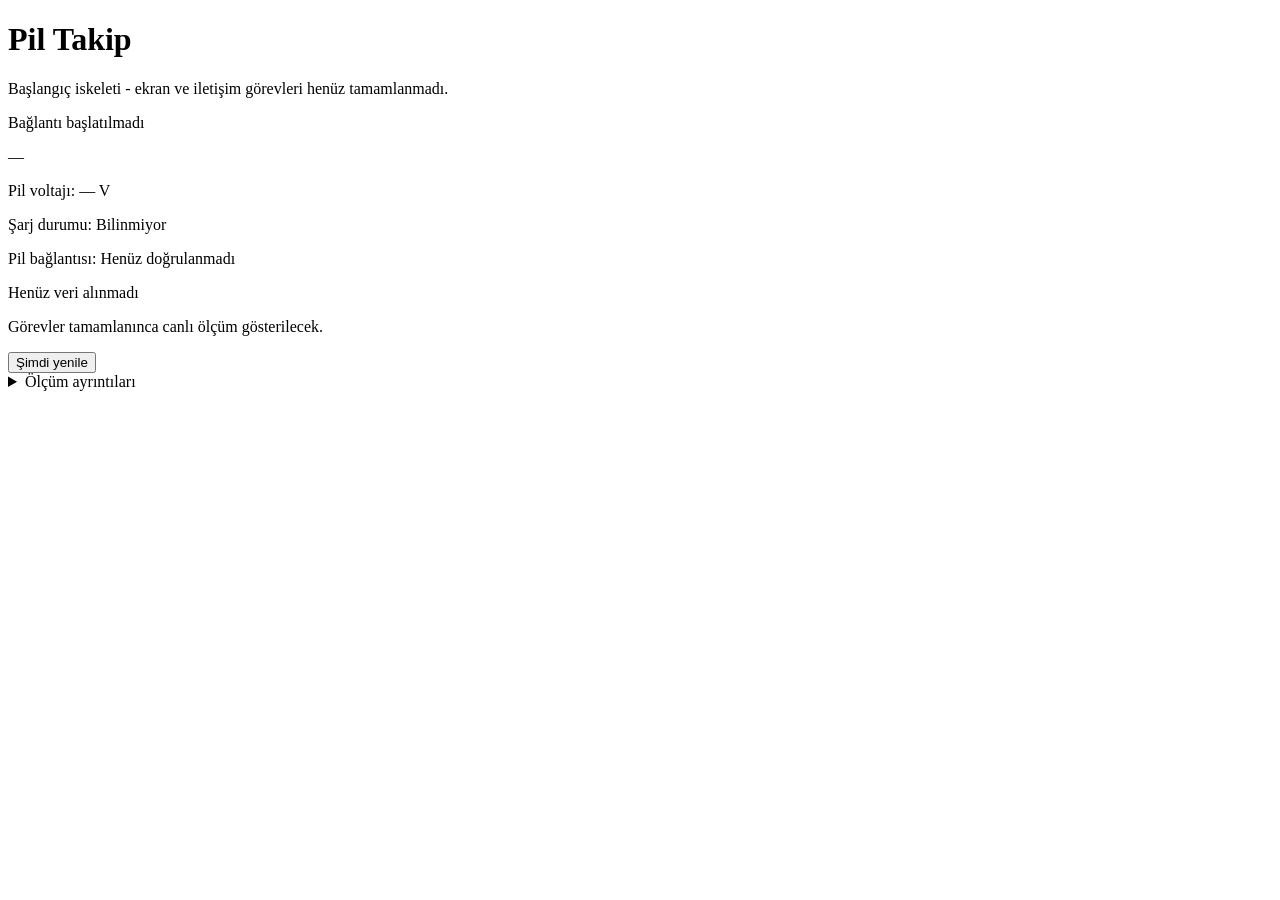
==== web/index.html @ 1a07b44c "Ortak proje iskeleti, dosya sözleşmeleri ve görev PDF’lerini ekle" ====
<!doctype html>
<html lang="tr">
<head>
  <meta charset="utf-8">
  <meta name="viewport" content="width=device-width, initial-scale=1">
  <title>Pil Takip</title>
  <link rel="icon" href="data:,">
  <link rel="stylesheet" href="/style.css">
  <script defer src="/model.js"></script>
  <script defer src="/ui.js"></script>
  <script defer src="/app.js"></script>
</head>
<body>
  <!-- GÖREV 1: Aynı id'leri koruyarak ekran düzenini ve erişilebilirliği tamamla. -->
  <main>
    <h1>Pil Takip</h1>
    <p>Başlangıç iskeleti - ekran ve iletişim görevleri henüz tamamlanmadı.</p>
    <p id="connection-text">Bağlantı başlatılmadı</p>
    <div id="battery" role="progressbar" aria-label="Tahmini doluluk" aria-valuemin="0" aria-valuemax="100">
      <div id="battery-fill"></div>
      <span id="percentage">—</span><span id="percent-unit" hidden>%</span>
    </div>
    <p>Pil voltajı: <span id="voltage">—</span> V</p>
    <p>Şarj durumu: <span id="charge-state">Bilinmiyor</span></p>
    <p>Pil bağlantısı: <span id="presence">Henüz doğrulanmadı</span></p>
    <p id="updated">Henüz veri alınmadı</p>
    <p id="notice-text" role="status" aria-live="polite">Görevler tamamlanınca canlı ölçüm gösterilecek.</p>
    <button id="refresh" type="button">Şimdi yenile</button>
    <details><summary>Ölçüm ayrıntıları</summary>
      <p>ADC: <span id="adc">—</span></p>
      <p>Filtresiz voltaj: <span id="unfiltered">—</span></p>
      <p>Ölçüm: <span id="sample">—</span></p>
      <p>Veri durumu: <span id="error">Tamamlanmadı</span></p>
    </details>
  </main>
</body>
</html>
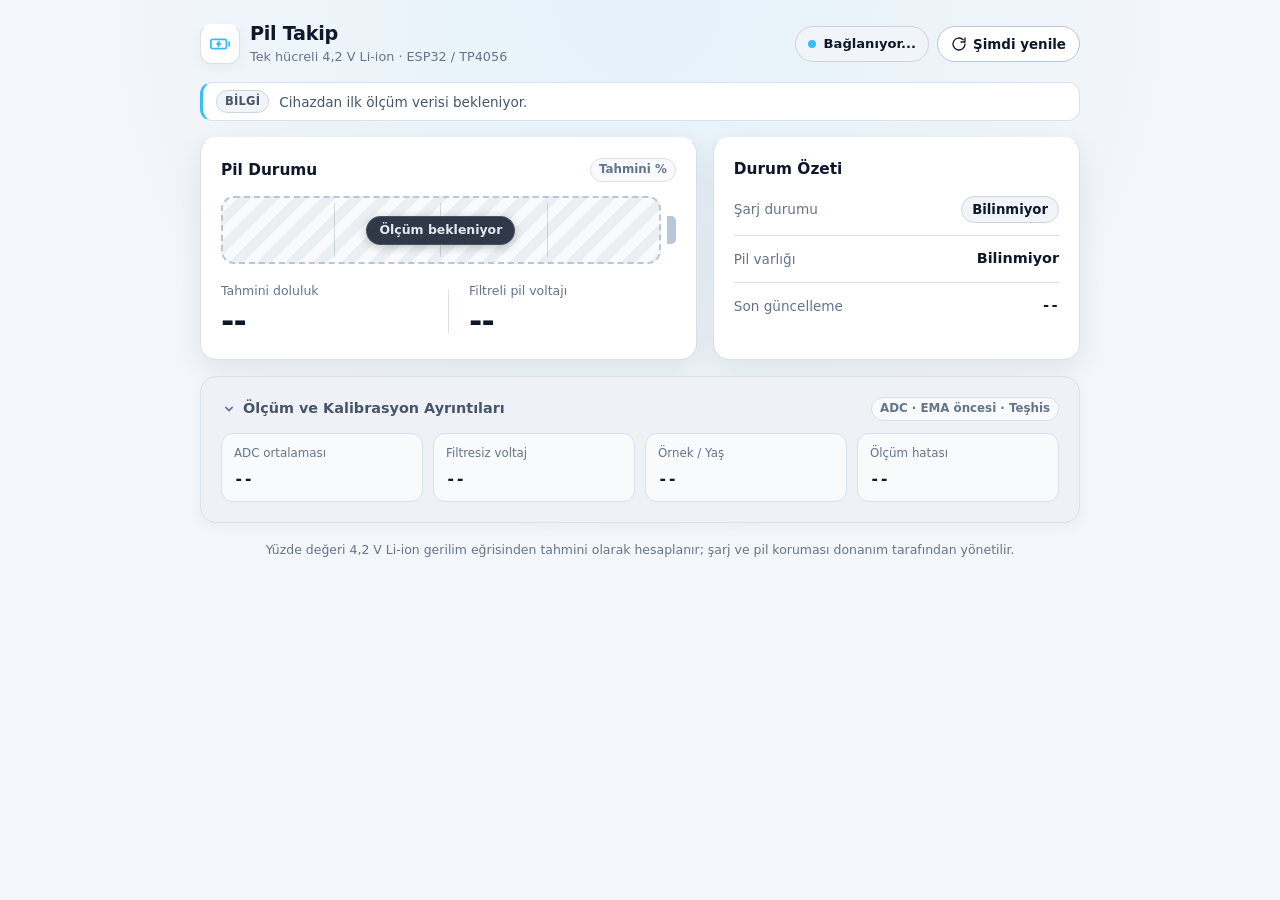
==== commit 58b72d9e: "ESP32 pil takip arayuzu ve test sayfasi eklendi" ====
--- a/web/index.html
+++ b/web/index.html
@@ -1,38 +1,159 @@
-<!doctype html>
+<!DOCTYPE html>
 <html lang="tr">
 <head>
-  <meta charset="utf-8">
-  <meta name="viewport" content="width=device-width, initial-scale=1">
-  <title>Pil Takip</title>
-  <link rel="icon" href="data:,">
-  <link rel="stylesheet" href="/style.css">
-  <script defer src="/model.js"></script>
-  <script defer src="/ui.js"></script>
-  <script defer src="/app.js"></script>
+  <meta charset="UTF-8">
+  <meta name="viewport" content="width=device-width, initial-scale=1.0">
+  <meta name="color-scheme" content="light dark">
+  <title>Pil Takip · 4,2 V Li-ion İzleme</title>
+  <link rel="stylesheet" href="style.css">
+  <script src="model.js" defer></script>
+  <script src="ui.js" defer></script>
+  <script src="app.js" defer></script>
 </head>
 <body>
-  <!-- GÖREV 1: Aynı id'leri koruyarak ekran düzenini ve erişilebilirliği tamamla. -->
-  <main>
-    <h1>Pil Takip</h1>
-    <p>Başlangıç iskeleti - ekran ve iletişim görevleri henüz tamamlanmadı.</p>
-    <p id="connection-text">Bağlantı başlatılmadı</p>
-    <div id="battery" role="progressbar" aria-label="Tahmini doluluk" aria-valuemin="0" aria-valuemax="100">
-      <div id="battery-fill"></div>
-      <span id="percentage">—</span><span id="percent-unit" hidden>%</span>
-    </div>
-    <p>Pil voltajı: <span id="voltage">—</span> V</p>
-    <p>Şarj durumu: <span id="charge-state">Bilinmiyor</span></p>
-    <p>Pil bağlantısı: <span id="presence">Henüz doğrulanmadı</span></p>
-    <p id="updated">Henüz veri alınmadı</p>
-    <p id="notice-text" role="status" aria-live="polite">Görevler tamamlanınca canlı ölçüm gösterilecek.</p>
-    <button id="refresh" type="button">Şimdi yenile</button>
-    <details><summary>Ölçüm ayrıntıları</summary>
-      <p>ADC: <span id="adc">—</span></p>
-      <p>Filtresiz voltaj: <span id="unfiltered">—</span></p>
-      <p>Ölçüm: <span id="sample">—</span></p>
-      <p>Veri durumu: <span id="error">Tamamlanmadı</span></p>
-    </details>
-  </main>
+  <div class="app-shell">
+    <header class="app-header">
+      <div class="brand">
+        <span class="brand-mark" aria-hidden="true">
+          <svg viewBox="0 0 24 24" width="22" height="22" fill="none" stroke="currentColor" stroke-width="2" stroke-linecap="round" stroke-linejoin="round">
+            <rect x="2" y="7" width="17" height="10" rx="2"></rect>
+            <line x1="22" y1="10" x2="22" y2="14"></line>
+            <path d="M11 9.5L8.8 12h3.4L10 14.5"></path>
+          </svg>
+        </span>
+        <div class="brand-text">
+          <h1 class="app-title">Pil Takip</h1>
+          <p class="app-subtitle">Tek hücreli 4,2 V Li-ion · ESP32 / TP4056</p>
+        </div>
+      </div>
+
+      <div class="header-actions">
+        <div class="connection-pill" data-ui="connection-pill" data-tone="neutral" role="status" aria-live="polite">
+          <span class="status-dot" aria-hidden="true"></span>
+          <span id="connection-text">Bağlanıyor...</span>
+        </div>
+        <button type="button" id="refresh" class="refresh-btn">
+          <svg viewBox="0 0 24 24" width="16" height="16" fill="none" stroke="currentColor" stroke-width="2" stroke-linecap="round" stroke-linejoin="round" aria-hidden="true">
+            <path d="M21 12a9 9 0 1 1-2.64-6.36"></path>
+            <polyline points="21 3 21 9 15 9"></polyline>
+          </svg>
+          <span>Şimdi yenile</span>
+        </button>
+      </div>
+    </header>
+
+    <section class="notice-banner" data-ui="notice-banner" data-tone="info" aria-label="Durum ve uyarı bilgisi">
+      <span class="notice-tag" data-ui="notice-tag" aria-hidden="true">Bilgi</span>
+      <p id="notice-text" class="notice-text" role="status" aria-live="polite">
+        Cihazdan ilk ölçüm verisi bekleniyor.
+      </p>
+    </section>
+
+    <main class="dashboard-grid">
+      <section class="card card-primary card-hero" aria-label="Pil doluluk ve voltaj göstergesi">
+        <div class="card-header">
+          <h2 class="card-title">Pil Durumu</h2>
+          <span class="estimate-tag">Tahmini %</span>
+        </div>
+
+        <div
+          id="battery"
+          class="battery-visual is-invalid"
+          role="progressbar"
+          aria-label="Tahmini pil doluluk seviyesi"
+          aria-valuemin="0"
+          aria-valuemax="100"
+          aria-valuetext="Geçerli ölçüm bekleniyor"
+        >
+          <div class="battery-body">
+            <div id="battery-fill" class="battery-fill" style="width: 0%"></div>
+            <div class="battery-ticks" aria-hidden="true">
+              <span></span>
+              <span></span>
+              <span></span>
+            </div>
+            <div class="battery-overlay" aria-hidden="true">
+              <span class="battery-chip" data-ui="battery-chip">Ölçüm bekleniyor</span>
+            </div>
+          </div>
+          <div class="battery-cap" aria-hidden="true"></div>
+        </div>
+
+        <div class="primary-metrics">
+          <div class="metric-block">
+            <div class="metric-label">Tahmini doluluk</div>
+            <div class="percent-readout">
+              <span id="percentage" class="percent-value">--</span><span id="percent-unit" class="percent-unit unit" hidden>%</span>
+            </div>
+          </div>
+
+          <div class="metric-divider" aria-hidden="true"></div>
+
+          <div class="metric-block">
+            <div class="metric-label">Filtreli pil voltajı</div>
+            <div id="voltage" class="voltage-value">--</div>
+          </div>
+        </div>
+      </section>
+
+      <section class="card card-primary card-status" aria-label="Şarj ve pil özet bilgileri">
+        <div class="card-header">
+          <h2 class="card-title">Durum Özeti</h2>
+        </div>
+
+        <dl class="status-list">
+          <div class="status-row">
+            <dt class="status-term">Şarj durumu</dt>
+            <dd id="charge-state" class="status-badge" data-tone="neutral">Bilinmiyor</dd>
+          </div>
+          <div class="status-row">
+            <dt class="status-term">Pil varlığı</dt>
+            <dd id="presence" class="status-desc" data-tone="neutral">Bilinmiyor</dd>
+          </div>
+          <div class="status-row">
+            <dt class="status-term">Son güncelleme</dt>
+            <dd id="updated" class="status-desc mono">--</dd>
+          </div>
+        </dl>
+      </section>
+
+      <section class="card card-details" aria-label="Ölçüm ve kalibrasyon ayrıntıları">
+        <details class="details-disclosure" open>
+          <summary class="card-header details-summary">
+            <span class="details-summary-left">
+              <svg class="details-chevron" viewBox="0 0 20 20" width="16" height="16" fill="none" stroke="currentColor" stroke-width="2" stroke-linecap="round" stroke-linejoin="round" aria-hidden="true">
+                <polyline points="6 8 10 12 14 8"></polyline>
+              </svg>
+              <span class="card-title">Ölçüm ve Kalibrasyon Ayrıntıları</span>
+            </span>
+            <span class="card-hint">ADC · EMA öncesi · Teşhis</span>
+          </summary>
+
+          <dl class="details-grid">
+            <div class="detail-tile">
+              <dt class="detail-label">ADC ortalaması</dt>
+              <dd id="adc" class="detail-value mono">--</dd>
+            </div>
+            <div class="detail-tile">
+              <dt class="detail-label">Filtresiz voltaj</dt>
+              <dd id="unfiltered" class="detail-value mono">--</dd>
+            </div>
+            <div class="detail-tile">
+              <dt class="detail-label">Örnek / Yaş</dt>
+              <dd id="sample" class="detail-value mono">--</dd>
+            </div>
+            <div class="detail-tile">
+              <dt class="detail-label">Ölçüm hatası</dt>
+              <dd id="error" class="detail-value mono">--</dd>
+            </div>
+          </dl>
+        </details>
+      </section>
+    </main>
+
+    <footer class="app-footer">
+      <p>Yüzde değeri 4,2 V Li-ion gerilim eğrisinden tahmini olarak hesaplanır; şarj ve pil koruması donanım tarafından yönetilir.</p>
+    </footer>
+  </div>
 </body>
 </html>
-
--- a/web/style.css
+++ b/web/style.css
@@ -0,0 +1,974 @@
+:root {
+  /* Canlı durum renk değişkenleri */
+  --status-ok: #22c55e;
+  --status-warning: #f59e0b;
+  --status-danger: #ef4444;
+  --status-info: #38bdf8;
+
+  --bg: #f3f6fa;
+  --surface: #ffffff;
+  --surface-secondary: #eef2f7;
+  --surface-subtle: #f8fafc;
+  --border: #d8e1ec;
+  --border-strong: #b8c6d8;
+  --card-top-highlight: rgba(255, 255, 255, 0.75);
+  --text: #0f172a;
+  --text-muted: #475569;
+  --text-soft: #64748b;
+
+  --ok: #15803d;
+  --ok-fill-1: #16a34a;
+  --ok-fill-2: var(--status-ok);
+  --ok-bg: #ecfdf3;
+  --ok-border: #a7f3d0;
+  --ok-glow: rgba(34, 197, 94, 0.4);
+
+  --charging: #0284c7;
+  --charging-fill-1: #0284c7;
+  --charging-fill-2: var(--status-info);
+  --charging-bg: #e0f2fe;
+  --charging-border: #7dd3fc;
+  --charging-glow: rgba(56, 189, 248, 0.45);
+
+  --warning: #b45309;
+  --warning-bg: #fffbeb;
+  --warning-border: #fcd34d;
+
+  --danger: #b91c1c;
+  --danger-fill-1: #dc2626;
+  --danger-fill-2: var(--status-danger);
+  --danger-bg: #fef2f2;
+  --danger-border: #fca5a5;
+  --danger-glow: rgba(239, 68, 68, 0.42);
+
+  --neutral-bg: #f1f5f9;
+  --neutral-border: #cbd5e1;
+
+  --focus: var(--status-info);
+  --shadow: 0 10px 30px rgba(15, 23, 42, 0.08);
+  --shadow-secondary: 0 4px 14px rgba(15, 23, 42, 0.04);
+  --radius-lg: 16px;
+  --radius-md: 12px;
+  --radius-sm: 8px;
+
+  --font-sans: system-ui, -apple-system, "Segoe UI", Roboto, "Helvetica Neue", Arial, sans-serif;
+  --font-mono: ui-monospace, "Cascadia Mono", "Segoe UI Mono", Consolas, monospace;
+}
+
+@media (prefers-color-scheme: dark) {
+  :root {
+    --bg: #0b1120;
+    --surface: #131d31;
+    --surface-secondary: #0f172a;
+    --surface-subtle: #18253e;
+    --border: #253451;
+    --border-strong: #374c74;
+    --card-top-highlight: rgba(255, 255, 255, 0.1);
+    --text: #f1f5f9;
+    --text-muted: #cbd5e1;
+    --text-soft: #94a3b8;
+
+    --ok: var(--status-ok);
+    --ok-fill-1: #16a34a;
+    --ok-fill-2: var(--status-ok);
+    --ok-bg: rgba(34, 197, 94, 0.14);
+    --ok-border: rgba(34, 197, 94, 0.35);
+    --ok-glow: rgba(34, 197, 94, 0.48);
+
+    --charging: var(--status-info);
+    --charging-fill-1: #0284c7;
+    --charging-fill-2: var(--status-info);
+    --charging-bg: rgba(56, 189, 248, 0.14);
+    --charging-border: rgba(56, 189, 248, 0.38);
+    --charging-glow: rgba(56, 189, 248, 0.52);
+
+    --warning: var(--status-warning);
+    --warning-bg: rgba(245, 158, 11, 0.14);
+    --warning-border: rgba(245, 158, 11, 0.36);
+
+    --danger: var(--status-danger);
+    --danger-fill-1: #dc2626;
+    --danger-fill-2: var(--status-danger);
+    --danger-bg: rgba(239, 68, 68, 0.15);
+    --danger-border: rgba(239, 68, 68, 0.38);
+    --danger-glow: rgba(239, 68, 68, 0.5);
+
+    --neutral-bg: rgba(148, 163, 184, 0.14);
+    --neutral-border: rgba(148, 163, 184, 0.3);
+
+    --focus: var(--status-info);
+    --shadow: 0 10px 30px rgba(0, 0, 0, 0.25);
+    --shadow-secondary: 0 4px 16px rgba(0, 0, 0, 0.16);
+  }
+}
+
+*,
+*::before,
+*::after {
+  box-sizing: border-box;
+}
+
+html {
+  -webkit-text-size-adjust: 100%;
+}
+
+body {
+  margin: 0;
+  min-height: 100vh;
+  background-color: var(--bg);
+  background-image: radial-gradient(circle at 50% 0%, rgba(56, 189, 248, 0.08), transparent 50%);
+  background-repeat: no-repeat;
+  color: var(--text);
+  font-family: var(--font-sans);
+  font-size: 15px;
+  line-height: 1.5;
+}
+
+.mono {
+  font-family: var(--font-mono);
+  font-variant-numeric: tabular-nums;
+}
+
+.unit,
+.percent-unit {
+  font-size: 0.95rem;
+  font-weight: 600;
+  opacity: 0.6;
+}
+
+.app-shell {
+  width: 100%;
+  max-width: 920px;
+  margin: 0 auto;
+  padding: 14px 12px 24px;
+  display: flex;
+  flex-direction: column;
+  gap: 14px;
+}
+
+/* Header */
+.app-header {
+  display: flex;
+  flex-wrap: wrap;
+  align-items: center;
+  justify-content: space-between;
+  gap: 12px;
+}
+
+.brand {
+  display: flex;
+  align-items: center;
+  gap: 10px;
+  min-width: 0;
+}
+
+.brand-mark {
+  width: 40px;
+  height: 40px;
+  flex: 0 0 40px;
+  border-radius: 11px;
+  display: grid;
+  place-items: center;
+  background: var(--surface);
+  border: 1px solid var(--border);
+  border-top: 1px solid var(--card-top-highlight);
+  color: var(--status-info);
+  box-shadow: var(--shadow-secondary);
+}
+
+.brand-text {
+  min-width: 0;
+}
+
+.app-title {
+  margin: 0;
+  font-size: 1.2rem;
+  font-weight: 700;
+  letter-spacing: -0.015em;
+  line-height: 1.2;
+}
+
+.app-subtitle {
+  margin: 2px 0 0;
+  font-size: 0.8rem;
+  color: var(--text-soft);
+}
+
+.header-actions {
+  display: flex;
+  flex-wrap: wrap;
+  align-items: center;
+  gap: 8px;
+  width: 100%;
+}
+
+.connection-pill {
+  display: inline-flex;
+  align-items: center;
+  gap: 8px;
+  min-height: 36px;
+  padding: 6px 12px;
+  border-radius: 999px;
+  border: 1px solid var(--neutral-border);
+  background: var(--neutral-bg);
+  color: var(--text);
+  font-size: 0.82rem;
+  font-weight: 600;
+  flex: 1 1 auto;
+  min-width: 0;
+}
+
+.connection-pill .status-dot {
+  width: 8px;
+  height: 8px;
+  flex: 0 0 8px;
+  border-radius: 50%;
+  background: var(--status-info);
+  animation: pulse 2s ease-in-out infinite;
+}
+
+.connection-pill[data-tone="ok"] {
+  background: var(--ok-bg);
+  border-color: var(--ok-border);
+  color: var(--ok);
+}
+
+.connection-pill[data-tone="ok"] .status-dot {
+  background: var(--status-ok);
+  animation: pulse-ok 2.6s ease-in-out infinite;
+}
+
+.connection-pill[data-tone="warning"] {
+  background: var(--warning-bg);
+  border-color: var(--warning-border);
+  color: var(--warning);
+}
+
+.connection-pill[data-tone="warning"] .status-dot {
+  background: var(--status-warning);
+  animation: none;
+}
+
+.connection-pill[data-tone="error"],
+.connection-pill[data-tone="offline"] {
+  background: var(--danger-bg);
+  border-color: var(--danger-border);
+  color: var(--danger);
+}
+
+.connection-pill[data-tone="error"] .status-dot,
+.connection-pill[data-tone="offline"] .status-dot {
+  background: var(--status-danger);
+  animation: none;
+}
+
+@keyframes pulse {
+  0%,
+  100% {
+    opacity: 1;
+    transform: scale(1);
+    box-shadow: 0 0 0 0 rgba(56, 189, 248, 0.55);
+  }
+  50% {
+    opacity: 0.6;
+    transform: scale(0.92);
+    box-shadow: 0 0 0 6px rgba(56, 189, 248, 0);
+  }
+}
+
+@keyframes pulse-ok {
+  0%,
+  100% {
+    opacity: 1;
+    box-shadow: 0 0 0 0 rgba(34, 197, 94, 0.45);
+  }
+  50% {
+    opacity: 0.85;
+    box-shadow: 0 0 0 5px rgba(34, 197, 94, 0);
+  }
+}
+
+.refresh-btn {
+  appearance: none;
+  display: inline-flex;
+  align-items: center;
+  justify-content: center;
+  gap: 6px;
+  min-height: 36px;
+  padding: 6px 13px;
+  border-radius: 999px;
+  border: 1px solid var(--border-strong);
+  background: var(--surface);
+  color: var(--text);
+  font-family: inherit;
+  font-size: 0.84rem;
+  font-weight: 600;
+  cursor: pointer;
+  white-space: nowrap;
+  transition: background-color 0.15s ease, border-color 0.15s ease, transform 0.1s ease;
+}
+
+.refresh-btn:hover {
+  background: var(--surface-subtle);
+  border-color: var(--status-info);
+}
+
+.refresh-btn:active {
+  transform: translateY(1px);
+}
+
+.refresh-btn:focus-visible {
+  outline: 2px solid var(--focus);
+  outline-offset: 2px;
+}
+
+.refresh-btn:disabled {
+  opacity: 0.6;
+  cursor: not-allowed;
+}
+
+/* Notice banner */
+.notice-banner {
+  display: flex;
+  flex-wrap: wrap;
+  align-items: center;
+  gap: 6px 10px;
+  padding: 7px 13px;
+  border-radius: var(--radius-md);
+  border: 1px solid var(--border);
+  border-left: 3px solid var(--status-info);
+  background: var(--surface);
+  font-size: 0.85rem;
+}
+
+.notice-tag {
+  display: inline-flex;
+  align-items: center;
+  padding: 2px 8px;
+  border-radius: 999px;
+  font-size: 0.72rem;
+  font-weight: 700;
+  letter-spacing: 0.02em;
+  text-transform: uppercase;
+  background: var(--neutral-bg);
+  color: var(--text-muted);
+  border: 1px solid var(--neutral-border);
+}
+
+.notice-text {
+  margin: 0;
+  flex: 1 1 200px;
+  min-width: 0;
+  color: var(--text-muted);
+  overflow-wrap: break-word;
+}
+
+.notice-banner[data-tone="info"] {
+  border-left-color: var(--status-info);
+}
+
+.notice-banner[data-tone="ok"] {
+  border-left-color: var(--status-ok);
+}
+
+.notice-banner[data-tone="warning"] {
+  background: var(--warning-bg);
+  border-color: var(--warning-border);
+  border-left: 3px solid var(--status-warning);
+}
+
+.notice-banner[data-tone="warning"] .notice-tag {
+  background: var(--surface);
+  border-color: var(--warning-border);
+  color: var(--warning);
+}
+
+.notice-banner[data-tone="warning"] .notice-text {
+  color: var(--text);
+}
+
+.notice-banner[data-tone="low"],
+.notice-banner[data-tone="error"],
+.notice-banner[data-tone="offline"] {
+  background: var(--danger-bg);
+  border-color: var(--danger-border);
+  border-left: 3px solid var(--status-danger);
+}
+
+.notice-banner[data-tone="low"] .notice-tag,
+.notice-banner[data-tone="error"] .notice-tag,
+.notice-banner[data-tone="offline"] .notice-tag {
+  background: var(--surface);
+  border-color: var(--danger-border);
+  color: var(--danger);
+}
+
+.notice-banner[data-tone="low"] .notice-text,
+.notice-banner[data-tone="error"] .notice-text,
+.notice-banner[data-tone="offline"] .notice-text {
+  color: var(--text);
+  font-weight: 500;
+}
+
+/* Main Grid */
+.dashboard-grid {
+  display: grid;
+  grid-template-columns: minmax(0, 1fr);
+  gap: 14px;
+}
+
+.card {
+  background: var(--surface);
+  border: 1px solid var(--border);
+  border-top: 1px solid var(--card-top-highlight);
+  border-radius: var(--radius-lg);
+  padding: 16px;
+  box-shadow: var(--shadow);
+  min-width: 0;
+}
+
+.card-details {
+  background: var(--surface-secondary);
+  border-top-color: var(--border);
+  box-shadow: var(--shadow-secondary);
+}
+
+.card-header {
+  display: flex;
+  flex-wrap: wrap;
+  align-items: center;
+  justify-content: space-between;
+  gap: 8px;
+  margin-bottom: 14px;
+}
+
+.card-title {
+  margin: 0;
+  font-size: 0.96rem;
+  font-weight: 700;
+  color: var(--text);
+}
+
+.card-details .card-title {
+  color: var(--text-muted);
+  font-size: 0.9rem;
+}
+
+.estimate-tag,
+.card-hint {
+  font-size: 0.74rem;
+  font-weight: 600;
+  color: var(--text-soft);
+  background: var(--surface-subtle);
+  border: 1px solid var(--border);
+  padding: 2px 8px;
+  border-radius: 999px;
+}
+
+/* Collapsible Diagnostics (pure HTML details/summary) */
+.details-disclosure {
+  margin: 0;
+}
+
+.details-summary {
+  list-style: none;
+  cursor: pointer;
+  margin-bottom: 0;
+  user-select: none;
+  border-radius: var(--radius-sm);
+}
+
+.details-summary::-webkit-details-marker {
+  display: none;
+}
+
+.details-summary:focus-visible {
+  outline: 2px solid var(--focus);
+  outline-offset: 4px;
+}
+
+.details-disclosure[open] .details-summary {
+  margin-bottom: 12px;
+}
+
+.details-summary-left {
+  display: inline-flex;
+  align-items: center;
+  gap: 6px;
+  min-width: 0;
+}
+
+.details-chevron {
+  flex: 0 0 16px;
+  color: var(--text-soft);
+  transform: rotate(-90deg);
+  transition: transform 0.2s ease;
+}
+
+.details-disclosure[open] .details-chevron {
+  transform: rotate(0deg);
+}
+
+/* Battery Visual */
+.battery-visual {
+  display: flex;
+  align-items: center;
+  gap: 6px;
+  margin-bottom: 18px;
+}
+
+.battery-body {
+  position: relative;
+  flex: 1 1 auto;
+  height: 68px;
+  padding: 5px;
+  border-radius: 13px;
+  border: 2px solid var(--border-strong);
+  background: var(--surface-subtle);
+  overflow: hidden;
+  transition: border-color 0.2s ease;
+}
+
+.battery-cap {
+  width: 9px;
+  height: 28px;
+  flex: 0 0 9px;
+  border-radius: 0 5px 5px 0;
+  background: var(--border-strong);
+  transition: background-color 0.2s ease;
+}
+
+.battery-fill {
+  position: relative;
+  height: 100%;
+  width: 0%;
+  min-width: 0;
+  max-width: 100%;
+  border-radius: 7px;
+  background: linear-gradient(90deg, var(--ok-fill-1), var(--ok-fill-2));
+  box-shadow: 0 0 14px var(--ok-glow);
+  transition: width 0.35s ease, background 0.25s ease, box-shadow 0.25s ease;
+  overflow: hidden;
+}
+
+.battery-ticks {
+  position: absolute;
+  inset: 5px;
+  display: flex;
+  justify-content: space-evenly;
+  pointer-events: none;
+}
+
+.battery-ticks span {
+  width: 1px;
+  height: 100%;
+  background: rgba(15, 23, 42, 0.14);
+}
+
+.battery-overlay {
+  position: absolute;
+  inset: 0;
+  display: flex;
+  align-items: center;
+  justify-content: center;
+  padding: 0 10px;
+  pointer-events: none;
+}
+
+.battery-chip {
+  display: inline-flex;
+  align-items: center;
+  gap: 5px;
+  padding: 4px 12px;
+  border-radius: 999px;
+  font-size: 0.78rem;
+  font-weight: 600;
+  background: rgba(15, 23, 42, 0.85);
+  color: #e2e8f0;
+  border: 1px solid rgba(148, 163, 184, 0.25);
+  backdrop-filter: blur(6px);
+  -webkit-backdrop-filter: blur(6px);
+  box-shadow: 0 2px 10px rgba(0, 0, 0, 0.22);
+  max-width: 100%;
+  white-space: nowrap;
+  overflow: hidden;
+  text-overflow: ellipsis;
+}
+
+.battery-chip[hidden] {
+  display: none;
+}
+
+/* Battery Visual States */
+.battery-visual.is-charging .battery-body {
+  border-color: var(--charging);
+}
+
+.battery-visual.is-charging .battery-cap {
+  background: var(--charging);
+}
+
+.battery-visual.is-charging .battery-fill {
+  background: linear-gradient(90deg, var(--charging-fill-1), var(--charging-fill-2));
+  box-shadow: 0 0 16px var(--charging-glow);
+}
+
+.battery-visual.is-charging .battery-fill::after {
+  content: "";
+  position: absolute;
+  top: 0;
+  bottom: 0;
+  left: -48px;
+  right: 0;
+  background-image: repeating-linear-gradient(
+    -45deg,
+    rgba(255, 255, 255, 0.24) 0px,
+    rgba(255, 255, 255, 0.24) 12px,
+    rgba(255, 255, 255, 0) 12px,
+    rgba(255, 255, 255, 0) 24px
+  );
+  animation: battery-charge-flow 1.2s linear infinite;
+}
+
+.battery-visual.is-low .battery-body {
+  border-color: var(--status-danger);
+}
+
+.battery-visual.is-low .battery-cap {
+  background: var(--status-danger);
+}
+
+.battery-visual.is-low .battery-fill {
+  background: linear-gradient(90deg, var(--danger-fill-1), var(--danger-fill-2));
+  box-shadow: 0 0 15px var(--danger-glow);
+}
+
+.battery-visual.is-low .battery-chip {
+  border-color: rgba(239, 68, 68, 0.45);
+  color: #fecaca;
+}
+
+.battery-visual.is-charging.is-low .battery-fill {
+  background: linear-gradient(90deg, var(--danger-fill-1), var(--status-warning));
+  box-shadow: 0 0 15px rgba(245, 158, 11, 0.45);
+}
+
+.battery-visual.is-full .battery-body {
+  border-color: var(--status-ok);
+}
+
+.battery-visual.is-full .battery-cap {
+  background: var(--status-ok);
+}
+
+.battery-visual.is-fault .battery-body {
+  border-color: var(--status-danger);
+}
+
+.battery-visual.is-fault .battery-cap {
+  background: var(--status-danger);
+}
+
+.battery-visual.is-invalid .battery-fill,
+.battery-visual.is-offline .battery-fill {
+  box-shadow: none;
+}
+
+.battery-visual.is-invalid .battery-body,
+.battery-visual.is-offline .battery-body {
+  border-style: dashed;
+  background-image: linear-gradient(
+    -45deg,
+    rgba(148, 163, 184, 0.13) 25%,
+    transparent 25%,
+    transparent 50%,
+    rgba(148, 163, 184, 0.13) 50%,
+    rgba(148, 163, 184, 0.13) 75%,
+    transparent 75%,
+    transparent
+  );
+  background-size: 28px 28px;
+  animation: battery-idle-stripes 3.2s linear infinite;
+}
+
+.battery-visual.is-offline .battery-body {
+  border-color: var(--danger-border);
+}
+
+.battery-visual.is-offline .battery-chip,
+.battery-visual.is-fault .battery-chip {
+  border-color: rgba(239, 68, 68, 0.45);
+  color: #fecaca;
+}
+
+@keyframes battery-charge-flow {
+  from {
+    transform: translateX(0);
+  }
+  to {
+    transform: translateX(33.94px);
+  }
+}
+
+@keyframes battery-idle-stripes {
+  from {
+    background-position: 0 0;
+  }
+  to {
+    background-position: 28px 0;
+  }
+}
+
+/* Primary Metrics */
+.primary-metrics {
+  display: flex;
+  flex-wrap: wrap;
+  align-items: center;
+  gap: 14px 20px;
+}
+
+.metric-block {
+  flex: 1 1 115px;
+  min-width: 0;
+}
+
+.metric-divider {
+  width: 1px;
+  height: 44px;
+  background: var(--border);
+  display: none;
+}
+
+.metric-label {
+  font-size: 0.78rem;
+  color: var(--text-soft);
+  margin-bottom: 3px;
+}
+
+.percent-readout {
+  display: inline-flex;
+  align-items: baseline;
+  gap: 3px;
+  font-variant-numeric: tabular-nums;
+  line-height: 1.1;
+}
+
+.percent-value {
+  font-size: 2rem;
+  font-weight: 700;
+  font-variant-numeric: tabular-nums;
+  letter-spacing: -0.025em;
+}
+
+.voltage-value {
+  display: inline-flex;
+  align-items: baseline;
+  gap: 3px;
+  font-size: 2rem;
+  font-weight: 700;
+  font-variant-numeric: tabular-nums;
+  letter-spacing: -0.025em;
+  line-height: 1.1;
+}
+
+/* Status Card */
+.status-list {
+  margin: 0;
+  display: flex;
+  flex-direction: column;
+  gap: 12px;
+}
+
+.status-row {
+  display: flex;
+  flex-wrap: wrap;
+  align-items: center;
+  justify-content: space-between;
+  gap: 6px 10px;
+  padding-bottom: 12px;
+  border-bottom: 1px solid var(--border);
+}
+
+.status-row:last-child {
+  padding-bottom: 0;
+  border-bottom: 0;
+}
+
+.status-term {
+  font-size: 0.85rem;
+  color: var(--text-soft);
+}
+
+.status-badge {
+  margin: 0;
+  display: inline-flex;
+  align-items: center;
+  padding: 3px 10px;
+  border-radius: 999px;
+  font-size: 0.83rem;
+  font-weight: 700;
+  border: 1px solid var(--neutral-border);
+  background: var(--neutral-bg);
+  color: var(--text);
+}
+
+.status-badge[data-tone="charging"] {
+  background: var(--charging-bg);
+  border-color: var(--charging-border);
+  color: var(--charging);
+}
+
+.status-badge[data-tone="ok"] {
+  background: var(--ok-bg);
+  border-color: var(--ok-border);
+  color: var(--ok);
+}
+
+.status-badge[data-tone="warning"] {
+  background: var(--warning-bg);
+  border-color: var(--warning-border);
+  color: var(--warning);
+}
+
+.status-badge[data-tone="error"] {
+  background: var(--danger-bg);
+  border-color: var(--danger-border);
+  color: var(--danger);
+}
+
+.status-desc {
+  margin: 0;
+  font-size: 0.9rem;
+  font-weight: 600;
+  font-variant-numeric: tabular-nums;
+  color: var(--text);
+  text-align: right;
+  overflow-wrap: break-word;
+}
+
+.status-desc[data-tone="ok"] {
+  color: var(--ok);
+}
+
+.status-desc[data-tone="warning"] {
+  color: var(--warning);
+}
+
+.status-desc[data-tone="error"] {
+  color: var(--danger);
+}
+
+/* Calibration / Measurement Details (2x2 on mobile, 4x1 on desktop) */
+.details-grid {
+  margin: 0;
+  display: grid;
+  grid-template-columns: repeat(2, minmax(0, 1fr));
+  gap: 8px;
+}
+
+.detail-tile {
+  background: var(--surface-subtle);
+  border: 1px solid var(--border);
+  border-radius: var(--radius-md);
+  padding: 9px 10px;
+  min-width: 0;
+}
+
+.detail-label {
+  font-size: 0.74rem;
+  color: var(--text-soft);
+  margin-bottom: 4px;
+}
+
+.detail-value {
+  margin: 0;
+  font-size: 0.98rem;
+  font-weight: 600;
+  font-variant-numeric: tabular-nums;
+  color: var(--text);
+  overflow-wrap: break-word;
+  word-break: break-word;
+}
+
+.detail-value .unit {
+  font-size: 0.95rem;
+  opacity: 0.6;
+}
+
+/* Footer */
+.app-footer {
+  padding: 2px 4px;
+  font-size: 0.78rem;
+  color: var(--text-soft);
+  text-align: center;
+}
+
+.app-footer p {
+  margin: 0;
+}
+
+/* Responsive Breakpoints */
+@media (min-width: 380px) {
+  .metric-divider {
+    display: block;
+  }
+
+  .details-grid {
+    gap: 10px;
+  }
+
+  .detail-tile {
+    padding: 11px 12px;
+  }
+}
+
+@media (min-width: 600px) {
+  .app-shell {
+    padding: 22px 20px 32px;
+    gap: 16px;
+  }
+
+  .header-actions {
+    width: auto;
+  }
+
+  .connection-pill {
+    flex: 0 0 auto;
+  }
+
+  .card {
+    padding: 20px;
+  }
+}
+
+@media (min-width: 740px) {
+  .dashboard-grid {
+    grid-template-columns: minmax(0, 1.15fr) minmax(0, 0.85fr);
+    gap: 16px;
+  }
+
+  .card-details {
+    grid-column: 1 / -1;
+  }
+
+  .details-grid {
+    grid-template-columns: repeat(4, minmax(0, 1fr));
+  }
+}
+
+@media (prefers-reduced-motion: reduce) {
+  .battery-visual.is-charging .battery-fill::after,
+  .battery-visual.is-invalid .battery-body,
+  .battery-visual.is-offline .battery-body,
+  .connection-pill .status-dot {
+    animation: none;
+  }
+
+  .battery-fill,
+  .battery-body,
+  .battery-cap,
+  .refresh-btn,
+  .details-chevron {
+    transition: none;
+  }
+}
